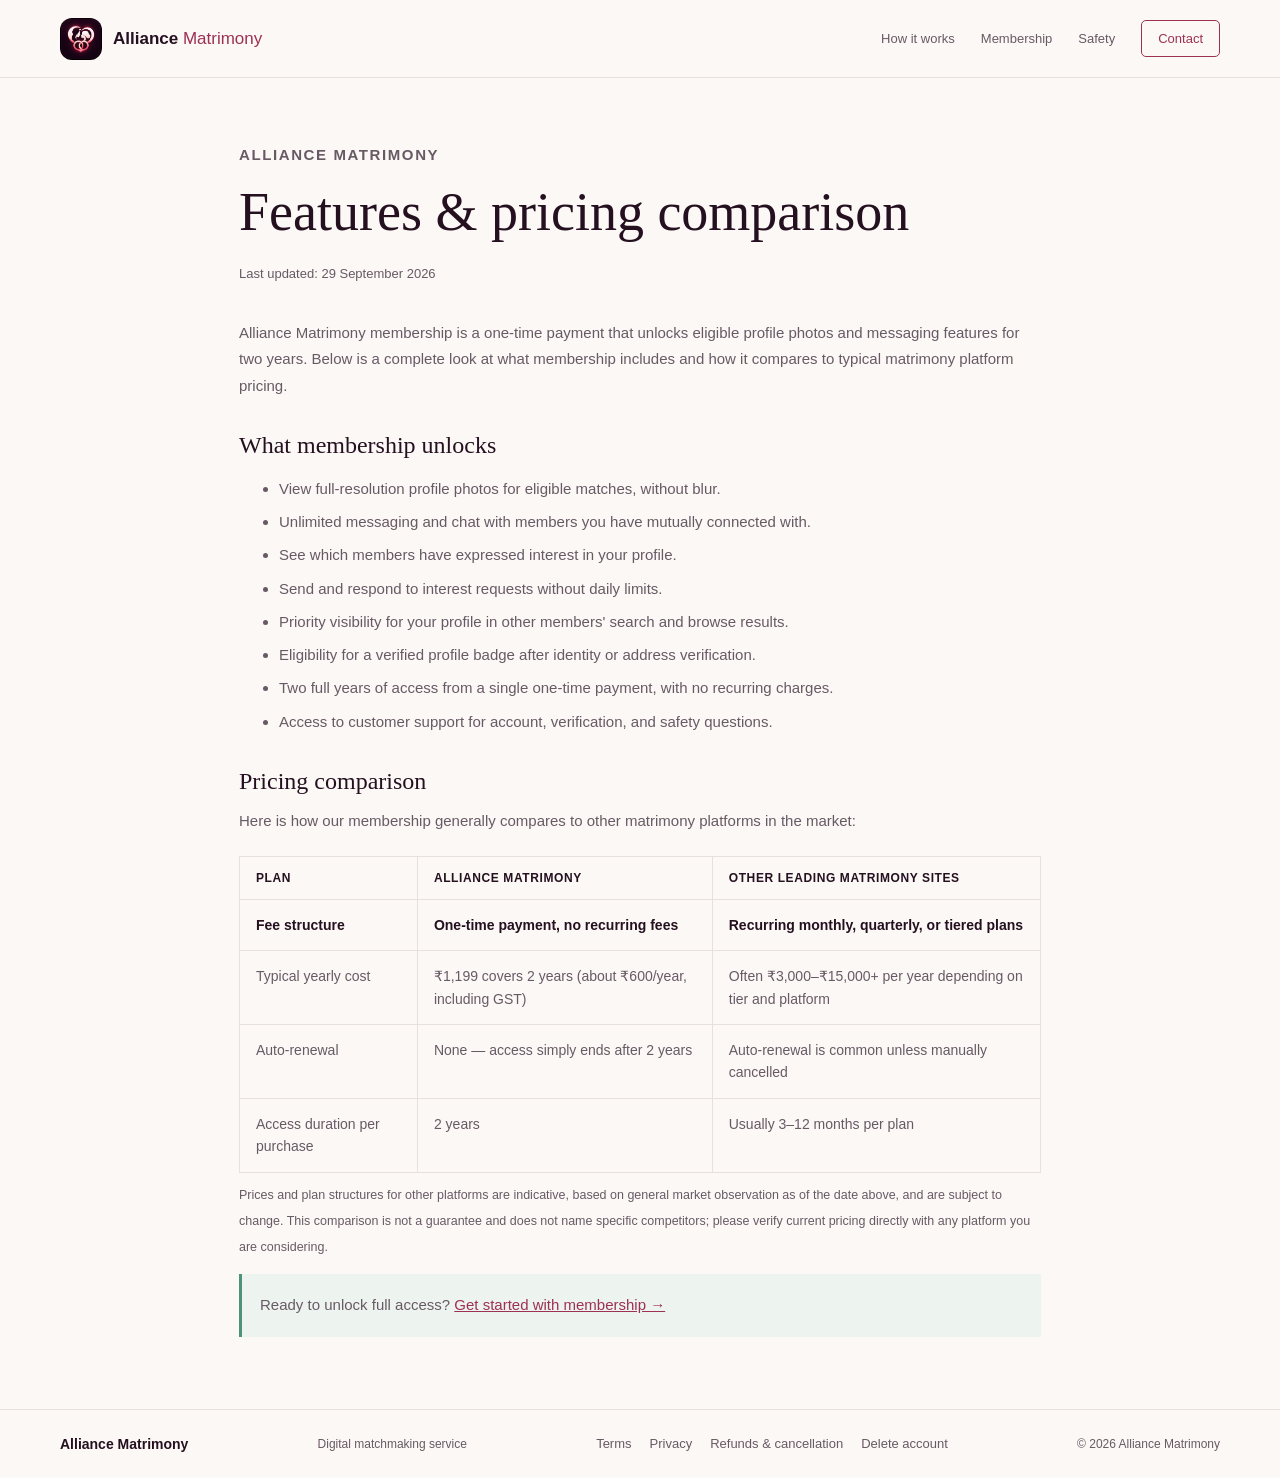
==== web/features.html @ e1f03bc7 "Include features page in Pages deployment" ====
<!doctype html>
<html lang="en">
  <head>
    <meta charset="utf-8" />
    <meta name="viewport" content="width=device-width, initial-scale=1" />
    <meta name="theme-color" content="#24101f" />
    <meta name="description" content="See every feature unlocked by Alliance Matrimony membership and how our one-time ₹1,199 fee for 2 years compares to typical matrimony platform pricing." />
    <title>Alliance Matrimony | Features & Pricing Comparison</title>
    <link rel="icon" type="image/png" href="../assets/images/alliance_app_icon.png" />
    <link rel="stylesheet" href="site.css" />
    <style>
      .compare-table { width: 100%; margin: 22px 0 8px; border-collapse: collapse; font-size: 14px; }
      .compare-table th, .compare-table td { padding: 14px 16px; border: 1px solid var(--line); text-align: left; vertical-align: top; }
      .compare-table th { background: var(--paper); color: var(--ink); font-size: 12px; text-transform: uppercase; letter-spacing: .6px; }
      .compare-table td { color: var(--muted); line-height: 1.6; }
      .compare-table tr:first-child td { color: var(--ink); font-weight: 650; }
    </style>
  </head>
  <body>
    <header class="site-header">
      <a class="brand" href="/" aria-label="Alliance Matrimony home">
        <img src="../assets/images/alliance_app_icon.png" alt="" width="42" height="42" />
        <span>Alliance <strong>Matrimony</strong></span>
      </a>
      <nav aria-label="Main navigation">
        <a href="homepage.html#how-it-works">How it works</a>
        <a href="homepage.html#membership">Membership</a>
        <a href="homepage.html#safety">Safety</a>
        <a class="nav-contact" href="mailto:support@alliancematrimony.in">Contact</a>
      </nav>
    </header>

    <main class="policy-main">
      <p class="eyebrow">Alliance Matrimony</p>
      <h1>Features &amp; pricing comparison</h1>
      <p class="updated">Last updated: 29 September 2026</p>
      <p>Alliance Matrimony membership is a one-time payment that unlocks eligible profile photos and messaging features for two years. Below is a complete look at what membership includes and how it compares to typical matrimony platform pricing.</p>

      <h2>What membership unlocks</h2>
      <ul>
        <li>View full-resolution profile photos for eligible matches, without blur.</li>
        <li>Unlimited messaging and chat with members you have mutually connected with.</li>
        <li>See which members have expressed interest in your profile.</li>
        <li>Send and respond to interest requests without daily limits.</li>
        <li>Priority visibility for your profile in other members' search and browse results.</li>
        <li>Eligibility for a verified profile badge after identity or address verification.</li>
        <li>Two full years of access from a single one-time payment, with no recurring charges.</li>
        <li>Access to customer support for account, verification, and safety questions.</li>
      </ul>

      <h2>Pricing comparison</h2>
      <p>Here is how our membership generally compares to other matrimony platforms in the market:</p>
      <table class="compare-table">
        <thead>
          <tr>
            <th>Plan</th>
            <th>Alliance Matrimony</th>
            <th>Other leading matrimony sites</th>
          </tr>
        </thead>
        <tbody>
          <tr>
            <td>Fee structure</td>
            <td>One-time payment, no recurring fees</td>
            <td>Recurring monthly, quarterly, or tiered plans</td>
          </tr>
          <tr>
            <td>Typical yearly cost</td>
            <td>&#8377;1,199 covers 2 years (about &#8377;600/year, including GST)</td>
            <td>Often &#8377;3,000&ndash;&#8377;15,000+ per year depending on tier and platform</td>
          </tr>
          <tr>
            <td>Auto-renewal</td>
            <td>None &mdash; access simply ends after 2 years</td>
            <td>Auto-renewal is common unless manually cancelled</td>
          </tr>
          <tr>
            <td>Access duration per purchase</td>
            <td>2 years</td>
            <td>Usually 3&ndash;12 months per plan</td>
          </tr>
        </tbody>
      </table>
      <p><small>Prices and plan structures for other platforms are indicative, based on general market observation as of the date above, and are subject to change. This comparison is not a guarantee and does not name specific competitors; please verify current pricing directly with any platform you are considering.</small></p>

      <div class="policy-contact">
        <p>Ready to unlock full access? <a href="homepage.html#membership">Get started with membership &#8594;</a></p>
      </div>
    </main>

    <footer class="site-footer">
      <a class="footer-brand" href="/">Alliance Matrimony</a>
      <span>Digital matchmaking service</span>
      <nav aria-label="Policies">
        <a href="terms.html">Terms</a>
        <a href="privacy.html">Privacy</a>
        <a href="refunds.html">Refunds &amp; cancellation</a>
        <a href="delete-account.html">Delete account</a>
      </nav>
      <span>&copy; 2026 Alliance Matrimony</span>
    </footer>
  </body>
</html>
---- web/site.css ----
:root {
  color-scheme: light;
  --ink: #24101f;
  --muted: #685a65;
  --paper: #fbf8f6;
  --line: #e8dfe2;
  --berry: #9d3155;
  --coral: #ec6b72;
  --plum: #24101f;
  --mint: #bfe3d6;
  font-family: "Aptos", "Segoe UI", sans-serif;
}

* { box-sizing: border-box; }
html { scroll-behavior: smooth; }
body { margin: 0; background: var(--paper); color: var(--ink); }
a { color: var(--berry); }
.site-header { min-height: 78px; padding: 14px max(24px, calc((100% - 1160px) / 2)); display: flex; align-items: center; justify-content: space-between; gap: 28px; border-bottom: 1px solid var(--line); background: rgba(251, 248, 246, .96); }
.brand { display: inline-flex; align-items: center; gap: 11px; color: var(--ink); text-decoration: none; font-size: 17px; font-weight: 700; }
.brand img { border-radius: 12px; }
.brand strong { color: var(--berry); font-weight: 500; }
nav { display: flex; align-items: center; gap: 26px; }
.site-header nav a, .site-footer nav a { color: var(--muted); text-decoration: none; font-size: 13px; }
.site-header nav a:hover, .site-footer nav a:hover { color: var(--berry); }
.site-header .nav-contact { padding: 10px 16px; border: 1px solid var(--berry); border-radius: 5px; color: var(--berry); }
main { max-width: 1160px; margin: 0 auto; padding: 0 24px; }
.hero { min-height: 510px; display: grid; grid-template-columns: 1.15fr .85fr; align-items: center; gap: 70px; padding: 68px 0 76px; }
.eyebrow { margin: 0 0 16px; color: var(--berry); font-size: 11px; font-weight: 750; text-transform: uppercase; letter-spacing: 1.6px; }
h1, h2, p { margin-top: 0; }
h1 { margin-bottom: 22px; font-family: Georgia, "Times New Roman", serif; font-size: 64px; font-weight: 500; line-height: 1.06; }
h1 span { color: var(--berry); }
.hero-intro { max-width: 580px; margin-bottom: 26px; color: var(--muted); font-size: 17px; line-height: 1.7; }
.primary-link { display: inline-flex; align-items: center; gap: 28px; padding: 14px 18px; border-radius: 5px; background: var(--berry); color: white; text-decoration: none; font-size: 14px; font-weight: 650; }
.primary-link:hover { background: var(--ink); }
.quiet-note { margin: 15px 0 0; color: var(--muted); font-size: 12px; }
.hero-art { justify-self: end; width: min(100%, 370px); padding: 26px; border-radius: 8px; background: var(--plum); color: white; }
.hero-art img { display: block; width: 100%; aspect-ratio: 1; object-fit: cover; border-radius: 5px; }
.hero-art p { margin: 18px 0 0; color: #f7e8ee; font-family: Georgia, "Times New Roman", serif; font-size: 19px; line-height: 1.45; }
.service-band { display: grid; grid-template-columns: repeat(3, 1fr); border-top: 1px solid var(--line); border-bottom: 1px solid var(--line); }
.service-band > div { min-height: 190px; padding: 28px 30px 28px 0; }
.service-band > div + div { padding-left: 30px; border-left: 1px solid var(--line); }
.step-number { color: var(--berry); font-size: 12px; font-weight: 700; }
h2 { margin-bottom: 12px; font-family: Georgia, "Times New Roman", serif; font-size: 28px; font-weight: 500; line-height: 1.2; }
.service-band h2 { margin-top: 22px; font-size: 22px; }
.service-band p, .membership p, .safety p { color: var(--muted); font-size: 14px; line-height: 1.7; }
.membership { display: grid; grid-template-columns: 1fr 260px; align-items: center; gap: 50px; padding: 74px 0; border-bottom: 1px solid var(--line); }
.membership h2 { max-width: 520px; font-size: 36px; }
.membership > div:first-child > p:last-child { max-width: 640px; }
.price-block { padding: 22px 24px; border-left: 3px solid var(--coral); }
.price-block span, .price-block small { display: block; color: var(--muted); font-size: 12px; }
.price-block strong { display: block; margin: 6px 0; font-family: Georgia, "Times New Roman", serif; font-size: 48px; font-weight: 500; }
.price-block small { margin-top: 12px; line-height: 1.5; }
.safety { display: grid; grid-template-columns: .9fr 1.1fr; gap: 60px; padding: 74px 0; }
.safety-heading h2 { font-size: 34px; }
.safety-copy p { margin-bottom: 15px; }
.contact-strip { display: flex; justify-content: space-between; align-items: center; gap: 24px; padding: 26px 30px; margin-bottom: 70px; background: #edf4f0; border-left: 4px solid #4d927c; }
.contact-strip .eyebrow { margin-bottom: 6px; color: #356e5e; }
.contact-strip h2 { margin-bottom: 0; font-size: 22px; }
.contact-strip > a { color: #285f52; font-size: 15px; font-weight: 650; }
.site-footer { display: flex; flex-wrap: wrap; justify-content: space-between; align-items: center; gap: 18px; padding: 26px max(24px, calc((100% - 1160px) / 2)); border-top: 1px solid var(--line); color: var(--muted); font-size: 12px; }
.footer-brand { color: var(--ink); font-size: 14px; font-weight: 700; text-decoration: none; }
.site-footer nav { gap: 18px; }
.policy-main { max-width: 850px; min-height: 70vh; padding-top: 64px; padding-bottom: 72px; }
.policy-main h1 { font-size: 54px; }
.policy-main .updated { margin-bottom: 34px; color: var(--muted); font-size: 13px; }
.policy-main h2 { margin-top: 32px; font-size: 24px; }
.policy-main p, .policy-main li { color: var(--muted); font-size: 15px; line-height: 1.75; }
.policy-main li { margin: 7px 0; }
.policy-main .policy-contact { padding: 18px; background: #edf4f0; border-left: 3px solid #4d927c; }
.policy-main .policy-contact p { margin: 0; }

@media (max-width: 760px) {
  .site-header { padding: 12px 18px; }
  .site-header nav { gap: 12px; }
  .site-header nav a:not(.nav-contact) { display: none; }
  main { padding: 0 20px; }
  .hero { grid-template-columns: 1fr; gap: 34px; padding: 54px 0; }
  h1 { font-size: 42px; }
  .policy-main h1 { font-size: 38px; }
  .hero-art { justify-self: start; width: min(100%, 320px); }
  .service-band { grid-template-columns: 1fr; }
  .service-band > div, .service-band > div + div { min-height: auto; padding: 24px 0; border-left: 0; }
  .service-band > div + div { border-top: 1px solid var(--line); }
  .service-band h2 { margin-top: 12px; }
  .membership, .safety { grid-template-columns: 1fr; gap: 28px; padding: 52px 0; }
  .membership h2, .safety-heading h2 { font-size: 30px; }
  .price-block { padding-left: 18px; }
  .contact-strip { align-items: flex-start; flex-direction: column; padding: 22px; margin-bottom: 48px; }
  .site-footer { padding: 24px 20px; align-items: flex-start; flex-direction: column; }
  .site-footer nav { flex-wrap: wrap; }
  .policy-main { padding-top: 44px; }
}
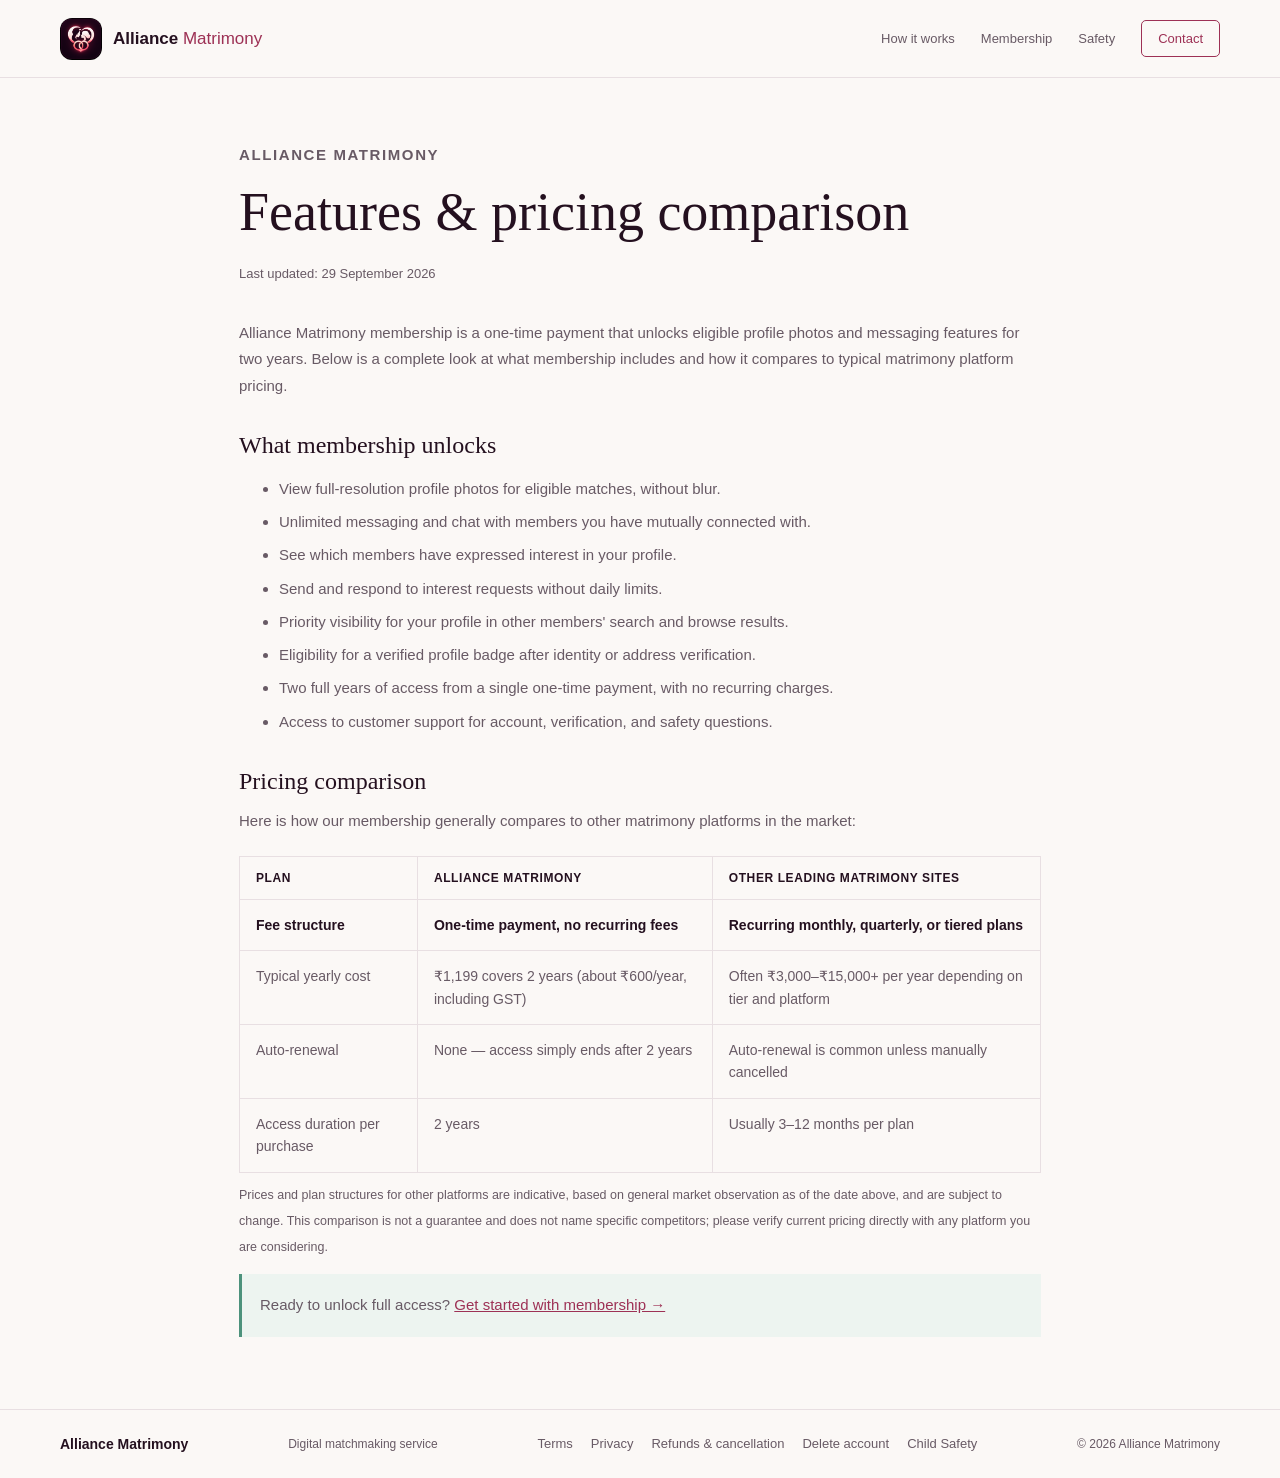
==== commit 34e314ee: "Add public child-safety policy for Play compliance" ====
--- a/web/features.html
+++ b/web/features.html
@@ -26,7 +26,7 @@
         <a href="homepage.html#how-it-works">How it works</a>
         <a href="homepage.html#membership">Membership</a>
         <a href="homepage.html#safety">Safety</a>
-        <a class="nav-contact" href="mailto:support@alliancematrimony.in">Contact</a>
+        <a class="nav-contact" href="mailto:support@alliancematrimony.online">Contact</a>
       </nav>
     </header>
 
@@ -96,6 +96,7 @@
         <a href="privacy.html">Privacy</a>
         <a href="refunds.html">Refunds &amp; cancellation</a>
         <a href="delete-account.html">Delete account</a>
+        <a href="child-safety.html">Child Safety</a>
       </nav>
       <span>&copy; 2026 Alliance Matrimony</span>
     </footer>
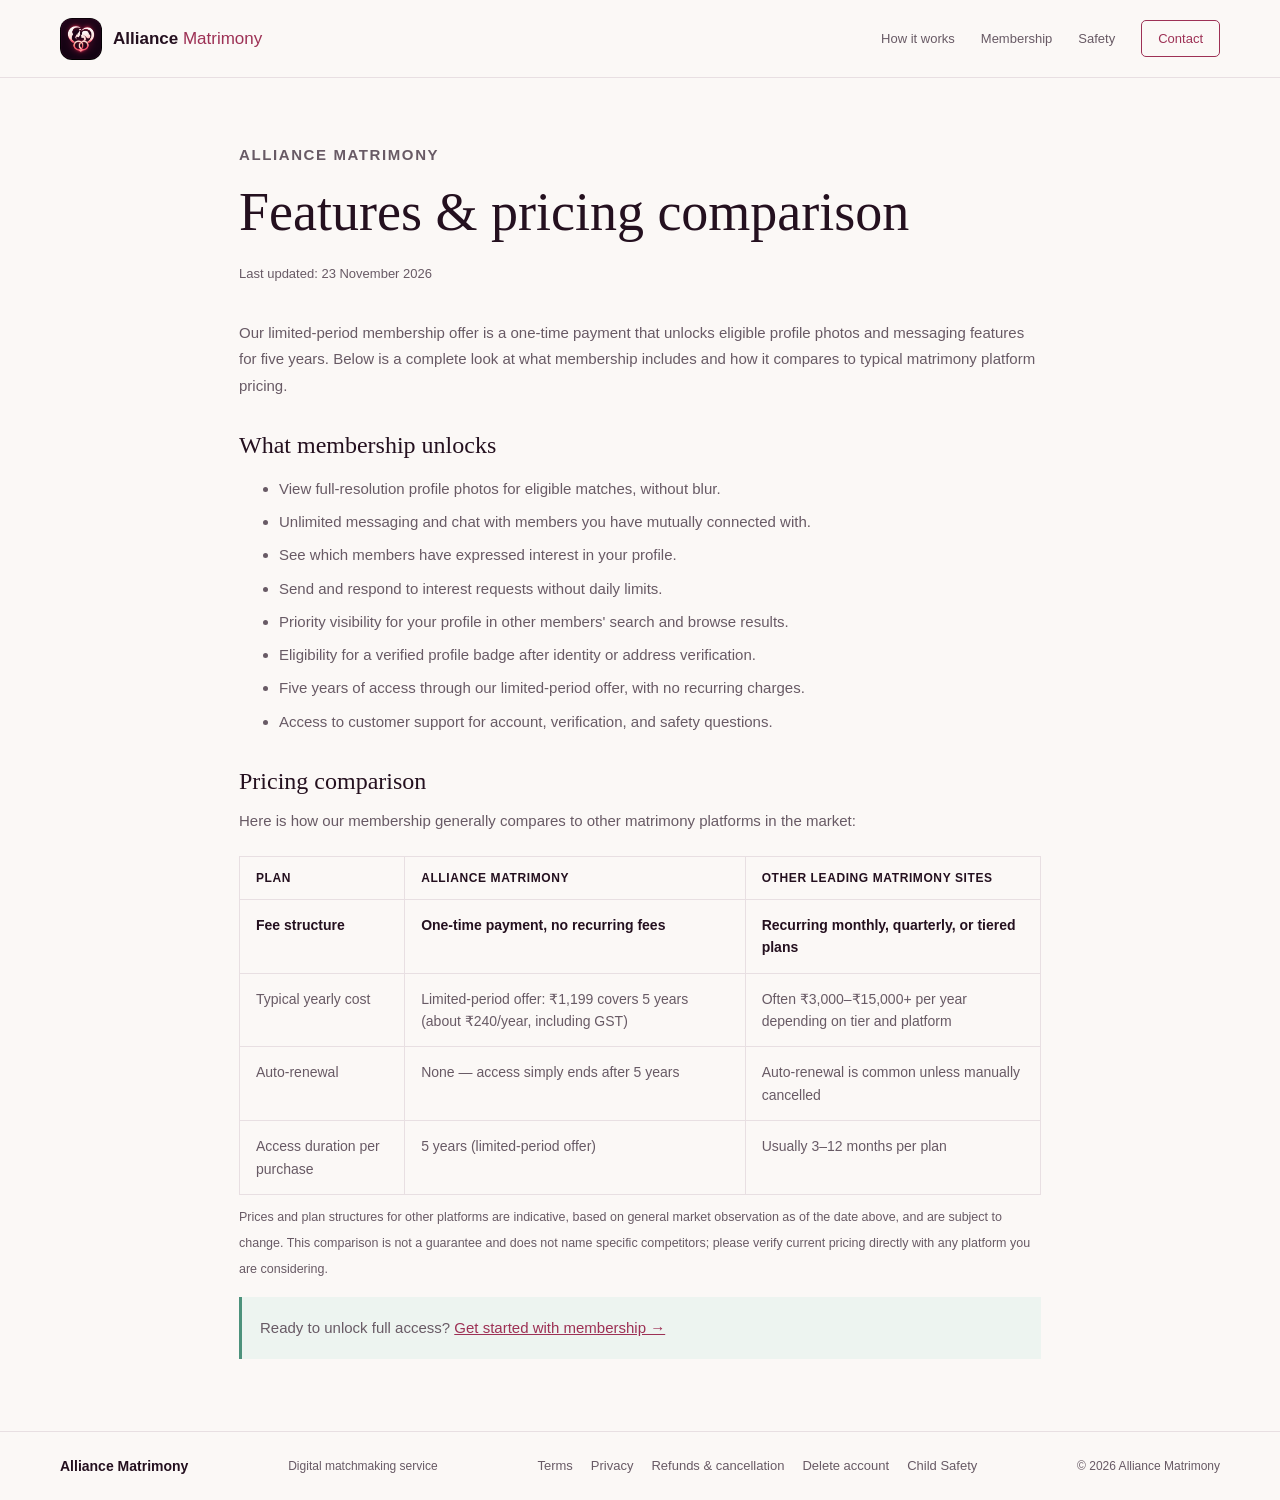
==== commit cbdc8843: "Update limited-period five-year offer Co-authored-by: Copilot <223556219+Copilot@users.noreply.githu" ====
--- a/web/features.html
+++ b/web/features.html
@@ -4,7 +4,7 @@
     <meta charset="utf-8" />
     <meta name="viewport" content="width=device-width, initial-scale=1" />
     <meta name="theme-color" content="#24101f" />
-    <meta name="description" content="See every feature unlocked by Alliance Matrimony membership and how our one-time ₹1,199 fee for 2 years compares to typical matrimony platform pricing." />
+    <meta name="description" content="See every feature unlocked by Alliance Matrimony membership and learn about our limited-period offer: one-time ₹1,199 for 5 years of access." />
     <title>Alliance Matrimony | Features & Pricing Comparison</title>
     <link rel="icon" type="image/png" href="../assets/images/alliance_app_icon.png" />
     <link rel="stylesheet" href="site.css" />
@@ -33,8 +33,8 @@
     <main class="policy-main">
       <p class="eyebrow">Alliance Matrimony</p>
       <h1>Features &amp; pricing comparison</h1>
-      <p class="updated">Last updated: 29 September 2026</p>
-      <p>Alliance Matrimony membership is a one-time payment that unlocks eligible profile photos and messaging features for two years. Below is a complete look at what membership includes and how it compares to typical matrimony platform pricing.</p>
+      <p class="updated">Last updated: 23 November 2026</p>
+      <p>Our limited-period membership offer is a one-time payment that unlocks eligible profile photos and messaging features for five years. Below is a complete look at what membership includes and how it compares to typical matrimony platform pricing.</p>
 
       <h2>What membership unlocks</h2>
       <ul>
@@ -44,7 +44,7 @@
         <li>Send and respond to interest requests without daily limits.</li>
         <li>Priority visibility for your profile in other members' search and browse results.</li>
         <li>Eligibility for a verified profile badge after identity or address verification.</li>
-        <li>Two full years of access from a single one-time payment, with no recurring charges.</li>
+        <li>Five years of access through our limited-period offer, with no recurring charges.</li>
         <li>Access to customer support for account, verification, and safety questions.</li>
       </ul>
 
@@ -66,17 +66,17 @@
           </tr>
           <tr>
             <td>Typical yearly cost</td>
-            <td>&#8377;1,199 covers 2 years (about &#8377;600/year, including GST)</td>
+            <td>Limited-period offer: &#8377;1,199 covers 5 years (about &#8377;240/year, including GST)</td>
             <td>Often &#8377;3,000&ndash;&#8377;15,000+ per year depending on tier and platform</td>
           </tr>
           <tr>
             <td>Auto-renewal</td>
-            <td>None &mdash; access simply ends after 2 years</td>
+            <td>None &mdash; access simply ends after 5 years</td>
             <td>Auto-renewal is common unless manually cancelled</td>
           </tr>
           <tr>
             <td>Access duration per purchase</td>
-            <td>2 years</td>
+            <td>5 years (limited-period offer)</td>
             <td>Usually 3&ndash;12 months per plan</td>
           </tr>
         </tbody>
